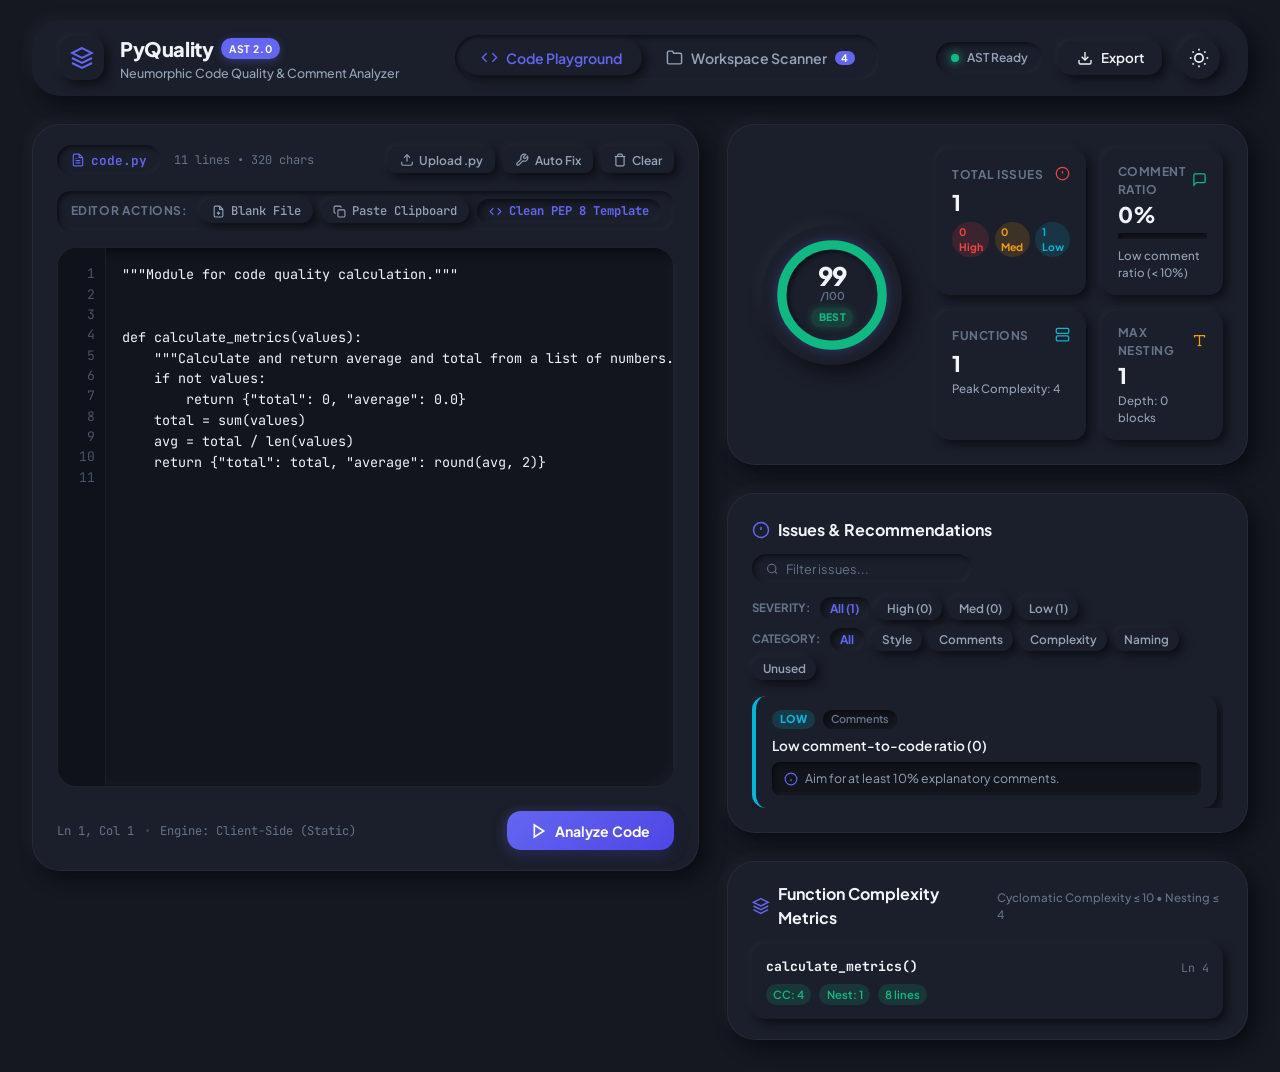
==== index.html @ 36bd703d "Add Neumorphic Web Frontend, Auto-Fix engine, package architecture, and GitHub Pages deployment" ====
<!DOCTYPE html>
<html lang="en" data-theme="dark">
<head>
  <meta charset="UTF-8">
  <meta name="viewport" content="width=device-width, initial-scale=1.0">
  <title>PyQuality - Neumorphic Python Code Quality & Comment Analyzer</title>
  <meta name="description" content="A modern Neumorphic static analyzer for Python. Evaluates PEP 8 style, docstrings, cyclomatic complexity, nesting depth, and naming conventions.">
  <link rel="preconnect" href="https://fonts.googleapis.com">
  <link rel="preconnect" href="https://fonts.gstatic.com" crossorigin>
  <link href="https://fonts.googleapis.com/css2?family=Plus+Jakarta+Sans:wght@400;500;600;700;800&family=JetBrains+Mono:wght@400;500;600&display=swap" rel="stylesheet">
  <link rel="stylesheet" href="web/style.css">
</head>
<body>
  <div class="app-container">
    <!-- Top Header -->
    <header class="app-header">
      <div class="header-brand">
        <div class="logo-convex" id="brandLogo">
          <svg class="brand-icon" viewBox="0 0 24 24" fill="none" stroke="currentColor" stroke-width="2">
            <path d="M12 2L2 7l10 5 10-5-10-5zM2 17l10 5 10-5M2 12l10 5 10-5"/>
          </svg>
        </div>
        <div class="brand-text">
          <h1 class="brand-title">PyQuality <span class="brand-tag">AST 2.0</span></h1>
          <p class="brand-subtitle">Neumorphic Code Quality & Comment Analyzer</p>
        </div>
      </div>

      <!-- Center Mode Switcher Tabs -->
      <nav class="nav-segmented" aria-label="Mode Navigation">
        <button type="button" class="segment-btn active" id="tabEditor" data-target="editorView">
          <svg class="nav-icon" viewBox="0 0 24 24" fill="none" stroke="currentColor" stroke-width="2">
            <polyline points="16 18 22 12 16 6"></polyline>
            <polyline points="8 6 2 12 8 18"></polyline>
          </svg>
          <span>Code Playground</span>
        </button>
        <button type="button" class="segment-btn" id="tabWorkspace" data-target="workspaceView">
          <svg class="nav-icon" viewBox="0 0 24 24" fill="none" stroke="currentColor" stroke-width="2">
            <path d="M22 19a2 2 0 0 1-2 2H4a2 2 0 0 1-2-2V5a2 2 0 0 1 2-2h5l2 3h9a2 2 0 0 1 2 2z"></path>
          </svg>
          <span>Workspace Scanner</span>
          <span class="badge-mini" id="workspaceBadge">4</span>
        </button>
      </nav>

      <!-- Right Header Actions -->
      <div class="header-actions">
        <!-- Live Engine Status Indicator -->
        <div class="status-indicator-pill" title="AST Engine Active">
          <span class="status-dot"></span>
          <span class="status-label">AST Ready</span>
        </div>

        <!-- Export Dropdown Button -->
        <button type="button" class="btn-neu" id="btnOpenExport" title="Export Markdown / JSON Report">
          <svg class="btn-icon" viewBox="0 0 24 24" fill="none" stroke="currentColor" stroke-width="2">
            <path d="M21 15v4a2 2 0 0 1-2 2H5a2 2 0 0 1-2-2v-4"></path>
            <polyline points="7 10 12 15 17 10"></polyline>
            <line x1="12" y1="15" x2="12" y2="3"></line>
          </svg>
          <span>Export</span>
        </button>

        <!-- Theme Toggle Switch -->
        <button type="button" class="theme-toggle-btn" id="btnThemeToggle" title="Toggle Dark/Light Soft UI">
          <div class="theme-icon-container">
            <svg class="icon-sun" viewBox="0 0 24 24" fill="none" stroke="currentColor" stroke-width="2">
              <circle cx="12" cy="12" r="5"></circle>
              <line x1="12" y1="1" x2="12" y2="3"></line>
              <line x1="12" y1="21" x2="12" y2="23"></line>
              <line x1="4.22" y1="4.22" x2="5.64" y2="5.64"></line>
              <line x1="18.36" y1="18.36" x2="19.78" y2="19.78"></line>
              <line x1="1" y1="12" x2="3" y2="12"></line>
              <line x1="21" y1="12" x2="23" y2="12"></line>
              <line x1="4.22" y1="19.78" x2="5.64" y2="18.36"></line>
              <line x1="18.36" y1="5.64" x2="19.78" y2="4.22"></line>
            </svg>
            <svg class="icon-moon" viewBox="0 0 24 24" fill="none" stroke="currentColor" stroke-width="2">
              <path d="M21 12.79A9 9 0 1 1 11.21 3 7 7 0 0 0 21 12.79z"></path>
            </svg>
          </div>
        </button>
      </div>
    </header>

    <!-- Main Content Area -->
    <main class="app-main">

      <!-- ================= MODE 1: CODE PLAYGROUND ================= -->
      <section class="view-panel active" id="editorView">
        <div class="playground-layout">

          <!-- Left Column: Code Editor & Tools -->
          <div class="editor-column">
            <div class="neu-card editor-card">

              <!-- Editor Header / Controls -->
              <div class="editor-card-header">
                <div class="editor-title-group">
                  <div class="file-tag-pill" id="currentFileName">
                    <svg class="file-icon" viewBox="0 0 24 24" fill="none" stroke="currentColor" stroke-width="2">
                      <path d="M14 2H6a2 2 0 0 0-2 2v16a2 2 0 0 0 2 2h12a2 2 0 0 0 2-2V8z"></path>
                      <polyline points="14 2 14 8 20 8"></polyline>
                      <line x1="16" y1="13" x2="8" y2="13"></line>
                      <line x1="16" y1="17" x2="8" y2="17"></line>
                      <polyline points="10 9 9 9 8 9"></polyline>
                    </svg>
                    <span id="activeFileTitle">code.py</span>
                  </div>
                  <span class="char-line-count" id="editorMetrics">0 lines • 0 chars</span>
                </div>

                <div class="editor-header-actions">
                  <input type="file" id="fileInput" accept=".py" style="display: none;">
                  <button type="button" class="btn-neu-small" id="btnUploadFile" title="Upload Python (.py) file">
                    <svg viewBox="0 0 24 24" fill="none" stroke="currentColor" stroke-width="2">
                      <path d="M21 15v4a2 2 0 0 1-2 2H5a2 2 0 0 1-2-2v-4"></path>
                      <polyline points="17 8 12 3 7 8"></polyline>
                      <line x1="12" y1="3" x2="12" y2="15"></line>
                    </svg>
                    <span>Upload .py</span>
                  </button>

                  <button type="button" class="btn-neu-small" id="btnAutoFix" title="Safe auto-fix (trim trailing whitespace)">
                    <svg viewBox="0 0 24 24" fill="none" stroke="currentColor" stroke-width="2">
                      <path d="M14.7 6.3a1 1 0 0 0 0 1.4l1.6 1.6a1 1 0 0 0 1.4 0l3.77-3.77a6 6 0 0 1-7.94 7.94l-6.91 6.91a2.12 2.12 0 0 1-3-3l6.91-6.91a6 6 0 0 1 7.94-7.94l-3.76 3.76z"></path>
                    </svg>
                    <span>Auto Fix</span>
                  </button>

                  <button type="button" class="btn-neu-small" id="btnClearCode" title="Clear Editor">
                    <svg viewBox="0 0 24 24" fill="none" stroke="currentColor" stroke-width="2">
                      <polyline points="3 6 5 6 21 6"></polyline>
                      <path d="M19 6v14a2 2 0 0 1-2 2H7a2 2 0 0 1-2-2V6m3 0V4a2 2 0 0 1 2-2h4a2 2 0 0 1 2 2v2"></path>
                    </svg>
                    <span>Clear</span>
                  </button>
                </div>
              </div>

              <!-- Quick Action Toolbar -->
              <div class="sample-pills-bar">
                <span class="sample-label">Editor Actions:</span>
                <div class="sample-chips-row" id="quickActionsContainer">
                  <button type="button" class="chip-sample" id="btnNewFile" title="Start a blank file">
                    <svg viewBox="0 0 24 24" fill="none" stroke="currentColor" stroke-width="2" style="width:13px; height:13px;"><path d="M14 2H6a2 2 0 0 0-2 2v16a2 2 0 0 0 2 2h12a2 2 0 0 0 2-2V8z"></path><polyline points="14 2 14 8 20 8"></polyline><line x1="12" y1="18" x2="12" y2="12"></line><line x1="9" y1="15" x2="15" y2="15"></line></svg>
                    <span>Blank File</span>
                  </button>
                  <button type="button" class="chip-sample" id="btnPasteClipboard" title="Paste clipboard content">
                    <svg viewBox="0 0 24 24" fill="none" stroke="currentColor" stroke-width="2" style="width:13px; height:13px;"><rect x="9" y="9" width="13" height="13" rx="2" ry="2"></rect><path d="M5 15H4a2 2 0 0 1-2-2V4a2 2 0 0 1 2-2h9a2 2 0 0 1 2 2v1"></path></svg>
                    <span>Paste Clipboard</span>
                  </button>
                  <button type="button" class="chip-sample active" id="btnLoadTemplate" title="Insert Clean PEP 8 Template">
                    <svg viewBox="0 0 24 24" fill="none" stroke="currentColor" stroke-width="2" style="width:13px; height:13px;"><polyline points="16 18 22 12 16 6"></polyline><polyline points="8 6 2 12 8 18"></polyline></svg>
                    <span>Clean PEP 8 Template</span>
                  </button>
                </div>
              </div>

              <!-- Inset Code Editor Area -->
              <div class="editor-inset-container" id="editorContainer">
                <div class="editor-gutter" id="editorGutter">
                  <!-- Generated line numbers -->
                </div>
                <textarea 
                  id="codeEditor" 
                  class="code-textarea" 
                  spellcheck="false" 
                  placeholder="# Paste or write Python code here..."
                ></textarea>
              </div>

              <!-- Editor Footer -->
              <div class="editor-card-footer">
                <div class="footer-stats">
                  <span id="cursorPos">Ln 1, Col 1</span>
                  <span class="divider-dot">•</span>
                  <span id="astSyntaxStatus">AST Syntax: Ready</span>
                </div>

                <button type="button" class="btn-neu-primary" id="btnAnalyze">
                  <svg class="btn-icon" viewBox="0 0 24 24" fill="none" stroke="currentColor" stroke-width="2.5">
                    <polygon points="5 3 19 12 5 21 5 3"></polygon>
                  </svg>
                  <span>Analyze Code</span>
                </button>
              </div>

            </div>
          </div>

          <!-- Right Column: Results & Metrics Dashboard -->
          <div class="dashboard-column">

            <!-- Hero Score & Metrics Card -->
            <div class="neu-card score-hero-card">
              <div class="score-hero-content">

                <!-- Neumorphic Circular Radial Score Gauge -->
                <div class="gauge-wrapper">
                  <div class="radial-gauge-neu">
                    <svg class="gauge-svg" viewBox="0 0 140 140">
                      <!-- Recessed Background Track -->
                      <circle class="gauge-track" cx="70" cy="70" r="54"></circle>
                      <!-- Dynamic Animated Glow Meter -->
                      <circle class="gauge-fill" id="gaugeProgress" cx="70" cy="70" r="54" stroke-dasharray="339.29" stroke-dashoffset="0"></circle>
                    </svg>
                    <div class="gauge-center-content">
                      <span class="gauge-score-value" id="scoreDisplay">100</span>
                      <span class="gauge-score-max">/100</span>
                      <div class="gauge-grade-badge grade-best" id="gradeBadge">Best</div>
                    </div>
                  </div>
                </div>

                <!-- Right Side Summary Statistics -->
                <div class="summary-stats-grid">
                  <div class="stat-tile-neu">
                    <div class="stat-tile-header">
                      <span class="stat-label">Total Issues</span>
                      <span class="stat-icon-wrap" style="color: var(--accent-coral);">
                        <svg viewBox="0 0 24 24" fill="none" stroke="currentColor" stroke-width="2">
                          <circle cx="12" cy="12" r="10"></circle>
                          <line x1="12" y1="8" x2="12" y2="12"></line>
                          <line x1="12" y1="16" x2="12.01" y2="16"></line>
                        </svg>
                      </span>
                    </div>
                    <div class="stat-number" id="statTotalIssues">0</div>
                    <div class="stat-subtags">
                      <span class="tag-sev-high" id="tagHighCount">0 High</span>
                      <span class="tag-sev-med" id="tagMedCount">0 Med</span>
                      <span class="tag-sev-low" id="tagLowCount">0 Low</span>
                    </div>
                  </div>

                  <div class="stat-tile-neu">
                    <div class="stat-tile-header">
                      <span class="stat-label">Comment Ratio</span>
                      <span class="stat-icon-wrap" style="color: var(--accent-emerald);">
                        <svg viewBox="0 0 24 24" fill="none" stroke="currentColor" stroke-width="2">
                          <path d="M21 15a2 2 0 0 1-2 2H7l-4 4V5a2 2 0 0 1 2-2h14a2 2 0 0 1 2 2z"></path>
                        </svg>
                      </span>
                    </div>
                    <div class="stat-number" id="statCommentRatio">0%</div>
                    <div class="ratio-progress-bar">
                      <div class="ratio-progress-fill" id="ratioFill" style="width: 0%;"></div>
                    </div>
                    <div class="stat-subtext" id="statCommentHealth">Ready for analysis</div>
                  </div>

                  <div class="stat-tile-neu">
                    <div class="stat-tile-header">
                      <span class="stat-label">Functions</span>
                      <span class="stat-icon-wrap" style="color: var(--accent-cyan);">
                        <svg viewBox="0 0 24 24" fill="none" stroke="currentColor" stroke-width="2">
                          <rect x="2" y="2" width="20" height="8" rx="2" ry="2"></rect>
                          <rect x="2" y="14" width="20" height="8" rx="2" ry="2"></rect>
                          <line x1="6" y1="6" x2="6.01" y2="6"></line>
                          <line x1="6" y1="18" x2="6.01" y2="18"></line>
                        </svg>
                      </span>
                    </div>
                    <div class="stat-number" id="statFuncCount">0</div>
                    <div class="stat-subtext" id="statMaxComplexity">Peak Complexity: 0</div>
                  </div>

                  <div class="stat-tile-neu">
                    <div class="stat-tile-header">
                      <span class="stat-label">Max Nesting</span>
                      <span class="stat-icon-wrap" style="color: var(--accent-amber);">
                        <svg viewBox="0 0 24 24" fill="none" stroke="currentColor" stroke-width="2">
                          <polyline points="4 7 4 4 20 4 20 7"></polyline>
                          <line x1="9" y1="20" x2="15" y2="20"></line>
                          <line x1="12" y1="4" x2="12" y2="20"></line>
                        </svg>
                      </span>
                    </div>
                    <div class="stat-number" id="statMaxNesting">0</div>
                    <div class="stat-subtext">Depth: 0 blocks</div>
                  </div>
                </div>

              </div>
            </div>

            <!-- Issues Explorer Card -->
            <div class="neu-card issues-card">
              <div class="issues-card-header">
                <div class="issues-title-row">
                  <h3 class="section-title">
                    <svg viewBox="0 0 24 24" fill="none" stroke="currentColor" stroke-width="2">
                      <circle cx="12" cy="12" r="10"></circle>
                      <line x1="12" y1="8" x2="12" y2="12"></line>
                      <line x1="12" y1="16" x2="12.01" y2="16"></line>
                    </svg>
                    <span>Issues & Recommendations</span>
                  </h3>
                  <div class="search-neu-inset">
                    <svg viewBox="0 0 24 24" fill="none" stroke="currentColor" stroke-width="2">
                      <circle cx="11" cy="11" r="8"></circle>
                      <line x1="21" y1="21" x2="16.65" y2="16.65"></line>
                    </svg>
                    <input type="text" id="searchIssues" placeholder="Filter issues...">
                  </div>
                </div>

                <!-- Filter Chips Bar -->
                <div class="filter-chips-row">
                  <div class="filter-group">
                    <span class="filter-label">Severity:</span>
                    <button type="button" class="filter-pill active" data-sev="ALL">All (<span id="countAll">0</span>)</button>
                    <button type="button" class="filter-pill" data-sev="High">High (<span id="countHigh">0</span>)</button>
                    <button type="button" class="filter-pill" data-sev="Medium">Med (<span id="countMed">0</span>)</button>
                    <button type="button" class="filter-pill" data-sev="Low">Low (<span id="countLow">0</span>)</button>
                  </div>

                  <div class="filter-group">
                    <span class="filter-label">Category:</span>
                    <button type="button" class="filter-pill-cat active" data-cat="ALL">All</button>
                    <button type="button" class="filter-pill-cat" data-cat="Style">Style</button>
                    <button type="button" class="filter-pill-cat" data-cat="Comments">Comments</button>
                    <button type="button" class="filter-pill-cat" data-cat="Complexity">Complexity</button>
                    <button type="button" class="filter-pill-cat" data-cat="Naming">Naming</button>
                    <button type="button" class="filter-pill-cat" data-cat="Unused Code">Unused</button>
                  </div>
                </div>
              </div>

              <!-- Issue List Container -->
              <div class="issues-list-scrollable" id="issuesListContainer">
                <!-- Dynamically rendered issue cards -->
              </div>
            </div>

            <!-- Function Complexity Breakdown Card -->
            <div class="neu-card complexity-card">
              <div class="complexity-header">
                <h3 class="section-title">
                  <svg viewBox="0 0 24 24" fill="none" stroke="currentColor" stroke-width="2">
                    <polygon points="12 2 2 7 12 12 22 7 12 2"></polygon>
                    <polyline points="2 17 12 22 22 17"></polyline>
                    <polyline points="2 12 12 17 22 12"></polyline>
                  </svg>
                  <span>Function Complexity Metrics</span>
                </h3>
                <span class="complexity-helper-text">Cyclomatic Complexity ≤ 10 • Nesting ≤ 4</span>
              </div>
              <div class="complexity-table-wrapper" id="complexityContainer">
                <!-- Rendered function metrics -->
              </div>
            </div>

          </div>

        </div>
      </section>


      <!-- ================= MODE 2: WORKSPACE & BATCH SCANNER ================= -->
      <section class="view-panel" id="workspaceView">
        <div class="workspace-layout">

          <!-- Workspace Top Controls -->
          <div class="neu-card workspace-controls-card">
            <div class="workspace-header-row">
              <div>
                <h2 class="workspace-title">Workspace & Directory Analysis</h2>
                <p class="workspace-sub">Scan the project repository or upload custom Python files simultaneously.</p>
              </div>

              <div class="workspace-action-buttons">
                <button type="button" class="btn-neu" id="btnScanWorkspace">
                  <svg viewBox="0 0 24 24" fill="none" stroke="currentColor" stroke-width="2">
                    <polyline points="23 4 23 10 17 10"></polyline>
                    <polyline points="1 20 1 14 7 14"></polyline>
                    <path d="M3.51 9a9 9 0 0 1 14.85-3.36L23 10M1 14l4.64 4.36A9 9 0 0 0 20.49 15"></path>
                  </svg>
                  <span>Scan Project (.py)</span>
                </button>

                <input type="file" id="batchUploadInput" accept=".py" multiple style="display: none;">
                <button type="button" class="btn-neu-primary" id="btnUploadBatch">
                  <svg viewBox="0 0 24 24" fill="none" stroke="currentColor" stroke-width="2">
                    <path d="M21 15v4a2 2 0 0 1-2 2H5a2 2 0 0 1-2-2v-4"></path>
                    <polyline points="17 8 12 3 7 8"></polyline>
                    <line x1="12" y1="3" x2="12" y2="15"></line>
                  </svg>
                  <span>Upload Files / Batch</span>
                </button>
              </div>
            </div>

            <!-- Workspace Overall Summary Banner -->
            <div class="workspace-summary-banner" id="workspaceSummaryBanner">
              <div class="ws-summary-metric">
                <span class="ws-label">Files Analyzed</span>
                <span class="ws-val" id="wsTotalFiles">0</span>
              </div>
              <div class="ws-summary-metric">
                <span class="ws-label">Average Score</span>
                <span class="ws-val text-accent-indigo" id="wsAvgScore">--</span>
              </div>
              <div class="ws-summary-metric">
                <span class="ws-label">Overall Grade</span>
                <span class="ws-val grade-badge-pill" id="wsOverallGrade">Ready</span>
              </div>
              <div class="ws-summary-metric">
                <span class="ws-label">Total Issues</span>
                <span class="ws-val text-accent-coral" id="wsTotalIssues">0</span>
              </div>
            </div>
          </div>

          <!-- File Cards Grid -->
          <div class="workspace-grid" id="workspaceGrid">
            <!-- Dynamically populated files -->
          </div>

        </div>
      </section>

    </main>

    <!-- Export Modal -->
    <div class="neu-modal-backdrop" id="exportModal">
      <div class="neu-card neu-modal">
        <div class="modal-header">
          <h3 class="modal-title">Export Code Quality Report</h3>
          <button type="button" class="btn-icon-close" id="btnCloseExport">✕</button>
        </div>
        <p class="modal-sub">Generate formatted documentation for CI/CD, Git pull requests, or code reviews.</p>

        <div class="modal-body">
          <div class="modal-tabs">
            <button type="button" class="modal-tab-btn active" id="modalTabMarkdown">Markdown Report</button>
            <button type="button" class="modal-tab-btn" id="modalTabJson">JSON Data</button>
          </div>
          <div class="modal-inset-preview">
            <pre><code id="exportPreviewCode">Generating report...</code></pre>
          </div>
        </div>

        <div class="modal-footer">
          <button type="button" class="btn-neu" id="btnCopyExport">
            <svg viewBox="0 0 24 24" fill="none" stroke="currentColor" stroke-width="2">
              <rect x="9" y="9" width="13" height="13" rx="2" ry="2"></rect>
              <path d="M5 15H4a2 2 0 0 1-2-2V4a2 2 0 0 1 2-2h9a2 2 0 0 1 2 2v1"></path>
            </svg>
            <span>Copy to Clipboard</span>
          </button>
          <button type="button" class="btn-neu-primary" id="btnDownloadExport">
            <svg viewBox="0 0 24 24" fill="none" stroke="currentColor" stroke-width="2">
              <path d="M21 15v4a2 2 0 0 1-2 2H5a2 2 0 0 1-2-2v-4"></path>
              <polyline points="7 10 12 15 17 10"></polyline>
              <line x1="12" y1="15" x2="12" y2="3"></line>
            </svg>
            <span>Download Report (.md)</span>
          </button>
        </div>
      </div>
    <!-- Auto-Fix Summary Modal -->
    <div class="neu-modal-backdrop" id="autoFixModal">
      <div class="neu-card neu-modal">
        <div class="modal-header">
          <h3 class="modal-title">
            <svg viewBox="0 0 24 24" fill="none" stroke="currentColor" stroke-width="2" style="width: 20px; height: 20px; color: var(--accent-emerald); vertical-align: middle; margin-right: 6px;">
              <path d="M14.7 6.3a1 1 0 0 0 0 1.4l1.6 1.6a1 1 0 0 0 1.4 0l3.77-3.77a6 6 0 0 1-7.94 7.94l-6.91 6.91a2.12 2.12 0 0 1-3-3l6.91-6.91a6 6 0 0 1 7.94-7.94l-3.76 3.76z"></path>
            </svg>
            Automated Code Fix Summary
          </h3>
          <button type="button" class="btn-icon-close" id="btnCloseAutoFix">✕</button>
        </div>

        <div class="autofix-score-banner" id="autoFixScoreBanner">
          <div class="score-pill-before" id="fixScoreBefore">Before: --</div>
          <svg viewBox="0 0 24 24" fill="none" stroke="currentColor" stroke-width="2.5" style="width: 18px; height: 18px; color: var(--accent-primary);">
            <line x1="5" y1="12" x2="19" y2="12"></line>
            <polyline points="12 5 19 12 12 19"></polyline>
          </svg>
          <div class="score-pill-after" id="fixScoreAfter">After: --</div>
        </div>

        <p class="modal-sub" id="autoFixSummaryText">The automated engine corrected styling, semicolon statements, spacing, and unused imports.</p>

        <div class="modal-body">
          <div class="autofix-fixes-list" id="autoFixList">
            <!-- Dynamically populated fixes with checkmarks -->
          </div>
        </div>

        <div class="modal-footer">
          <button type="button" class="btn-neu-primary" id="btnAcceptAutoFix">
            <span>Keep Changes & Continue</span>
          </button>
        </div>
      </div>
    </div>

    <!-- Notification Toast -->
    <div class="toast-notification" id="toast">
      <span class="toast-dot"></span>
      <span class="toast-message" id="toastMsg">Action completed successfully</span>
    </div>

  </div>

  <script src="web/app.js"></script>
</body>
</html>
---- web/style.css ----
/* ==========================================================================
   PyQuality - Neumorphic Design System & Aesthetics
   Soft UI Surfaces, Dual-light Shadows, Tactile Controls, and Modern Typography
   ========================================================================== */

/* --- Custom CSS Variables & Themes --- */
:root {
  /* Common Accents */
  --accent-primary: #6366f1;
  --accent-primary-hover: #4f46e5;
  --accent-primary-glow: rgba(99, 102, 241, 0.35);
  
  --accent-emerald: #10b981;
  --accent-emerald-glow: rgba(16, 185, 129, 0.3);
  --accent-amber: #f59e0b;
  --accent-amber-glow: rgba(245, 158, 11, 0.3);
  --accent-coral: #ef4444;
  --accent-coral-glow: rgba(239, 68, 68, 0.3);
  --accent-cyan: #06b6d4;
  --accent-indigo: #818cf8;

  --font-sans: 'Plus Jakarta Sans', -apple-system, BlinkMacSystemFont, 'Segoe UI', Roboto, sans-serif;
  --font-mono: 'JetBrains Mono', 'Fira Code', Menlo, Monaco, Consolas, monospace;

  --radius-sm: 8px;
  --radius-md: 14px;
  --radius-lg: 20px;
  --radius-xl: 28px;
  --radius-pill: 9999px;

  --transition-fast: 0.15s cubic-bezier(0.4, 0, 0.2, 1);
  --transition-smooth: 0.25s cubic-bezier(0.4, 0, 0.2, 1);
}

/* --- Dark Mode (Obsidian Soft UI) --- */
html[data-theme="dark"] {
  --bg-page: #151821;
  --surface-base: #1b1f2b;
  --surface-raised: #1f2432;
  --surface-inset: #12141c;
  
  /* Neumorphic Shadow Calculations for Dark */
  --shadow-light: rgba(255, 255, 255, 0.04);
  --shadow-dark: rgba(5, 7, 11, 0.7);

  --neu-convex: -6px -6px 14px var(--shadow-light), 7px 7px 18px var(--shadow-dark);
  --neu-convex-sm: -3px -3px 8px var(--shadow-light), 4px 4px 10px var(--shadow-dark);
  --neu-convex-hover: -8px -8px 18px rgba(255, 255, 255, 0.06), 9px 9px 22px rgba(5, 7, 11, 0.85);
  
  --neu-inset: inset 4px 4px 10px var(--shadow-dark), inset -4px -4px 8px var(--shadow-light);
  --neu-inset-sm: inset 2px 2px 5px var(--shadow-dark), inset -2px -2px 5px var(--shadow-light);
  --neu-pressed: inset 3px 3px 7px var(--shadow-dark), inset -2px -2px 5px var(--shadow-light);

  --border-subtle: rgba(255, 255, 255, 0.05);

  --text-main: #f1f5f9;
  --text-muted: #94a3b8;
  --text-dim: #64748b;

  --editor-bg: #12151e;
  --editor-gutter-bg: #0f121a;
  --editor-line-num: #475569;
}

/* --- Light Mode (Alabaster Soft UI) --- */
html[data-theme="light"] {
  --bg-page: #e6ecf5;
  --surface-base: #e6ecf5;
  --surface-raised: #e9eff8;
  --surface-inset: #d9e1ee;

  /* Neumorphic Shadow Calculations for Light */
  --shadow-light: rgba(255, 255, 255, 0.95);
  --shadow-dark: rgba(163, 177, 198, 0.65);

  --neu-convex: -7px -7px 16px var(--shadow-light), 8px 8px 18px var(--shadow-dark);
  --neu-convex-sm: -4px -4px 9px var(--shadow-light), 4px 4px 10px var(--shadow-dark);
  --neu-convex-hover: -9px -9px 20px var(--shadow-light), 10px 10px 22px var(--shadow-dark);

  --neu-inset: inset 4px 4px 9px var(--shadow-dark), inset -4px -4px 9px var(--shadow-light);
  --neu-inset-sm: inset 2px 2px 5px var(--shadow-dark), inset -2px -2px 5px var(--shadow-light);
  --neu-pressed: inset 4px 4px 8px var(--shadow-dark), inset -3px -3px 6px var(--shadow-light);

  --border-subtle: rgba(255, 255, 255, 0.4);

  --text-main: #1e293b;
  --text-muted: #475569;
  --text-dim: #64748b;

  --editor-bg: #dfe6f2;
  --editor-gutter-bg: #d4deec;
  --editor-line-num: #64748b;
}

/* --- Base Reset & Typography --- */
* {
  box-sizing: border-box;
  margin: 0;
  padding: 0;
  transition: background-color var(--transition-smooth), color var(--transition-smooth);
}

body {
  font-family: var(--font-sans);
  background-color: var(--bg-page);
  color: var(--text-main);
  min-height: 100vh;
  line-height: 1.5;
  overflow-x: hidden;
  -webkit-font-smoothing: antialiased;
}

button {
  font-family: inherit;
  cursor: pointer;
  border: none;
  background: transparent;
  outline: none;
  user-select: none;
}

textarea, input {
  font-family: inherit;
  outline: none;
  border: none;
}

/* --- Main Layout Container --- */
.app-container {
  display: flex;
  flex-direction: column;
  min-height: 100vh;
  padding: 1.25rem 2rem 2rem;
  max-width: 1720px;
  margin: 0 auto;
}

/* ==========================================================================
   Header Component
   ========================================================================== */
.app-header {
  display: flex;
  align-items: center;
  justify-content: space-between;
  padding: 0.85rem 1.75rem;
  background-color: var(--surface-base);
  border-radius: var(--radius-xl);
  box-shadow: var(--neu-convex);
  margin-bottom: 1.75rem;
  position: relative;
  z-index: 10;
}

.header-brand {
  display: flex;
  align-items: center;
  gap: 1rem;
}

.logo-convex {
  width: 44px;
  height: 44px;
  border-radius: var(--radius-md);
  background: var(--surface-base);
  box-shadow: var(--neu-convex-sm);
  display: flex;
  align-items: center;
  justify-content: center;
  color: var(--accent-primary);
}

.brand-icon {
  width: 24px;
  height: 24px;
}

.brand-title {
  font-size: 1.25rem;
  font-weight: 800;
  letter-spacing: -0.02em;
  color: var(--text-main);
  display: flex;
  align-items: center;
  gap: 0.5rem;
}

.brand-tag {
  font-size: 0.65rem;
  font-weight: 700;
  padding: 0.15rem 0.5rem;
  border-radius: var(--radius-pill);
  background: var(--accent-primary);
  color: #fff;
  letter-spacing: 0.05em;
  box-shadow: 0 2px 8px var(--accent-primary-glow);
}

.brand-subtitle {
  font-size: 0.78rem;
  color: var(--text-muted);
  font-weight: 500;
}

/* Nav Segmented Pill Controls */
.nav-segmented {
  display: flex;
  background: var(--surface-base);
  box-shadow: var(--neu-inset-sm);
  padding: 0.35rem;
  border-radius: var(--radius-pill);
  gap: 0.25rem;
}

.segment-btn {
  display: flex;
  align-items: center;
  gap: 0.5rem;
  padding: 0.5rem 1.25rem;
  border-radius: var(--radius-pill);
  font-size: 0.88rem;
  font-weight: 600;
  color: var(--text-muted);
  transition: all var(--transition-fast);
}

.segment-btn:hover {
  color: var(--text-main);
}

.segment-btn.active {
  background: var(--surface-base);
  color: var(--accent-primary);
  box-shadow: var(--neu-convex-sm);
}

.nav-icon {
  width: 17px;
  height: 17px;
}

.badge-mini {
  background: var(--accent-primary);
  color: #fff;
  font-size: 0.65rem;
  padding: 0.05rem 0.4rem;
  border-radius: var(--radius-pill);
  font-weight: 700;
}

/* Header Actions */
.header-actions {
  display: flex;
  align-items: center;
  gap: 1rem;
}

.status-indicator-pill {
  display: flex;
  align-items: center;
  gap: 0.5rem;
  padding: 0.45rem 0.9rem;
  background: var(--surface-base);
  box-shadow: var(--neu-inset-sm);
  border-radius: var(--radius-pill);
  font-size: 0.75rem;
  font-weight: 600;
  color: var(--text-muted);
}

.status-dot {
  width: 8px;
  height: 8px;
  border-radius: 50%;
  background: var(--accent-emerald);
  box-shadow: 0 0 8px var(--accent-emerald);
  animation: pulse-glow 2s infinite ease-in-out;
}

@keyframes pulse-glow {
  0%, 100% { opacity: 1; transform: scale(1); }
  50% { opacity: 0.55; transform: scale(0.9); }
}

/* Neumorphic Buttons */
.btn-neu {
  display: inline-flex;
  align-items: center;
  gap: 0.5rem;
  padding: 0.55rem 1.15rem;
  background: var(--surface-base);
  box-shadow: var(--neu-convex-sm);
  border-radius: var(--radius-md);
  font-size: 0.84rem;
  font-weight: 600;
  color: var(--text-main);
  transition: all var(--transition-fast);
}

.btn-neu:hover {
  box-shadow: var(--neu-convex-hover);
  color: var(--accent-primary);
}

.btn-neu:active {
  box-shadow: var(--neu-pressed);
  transform: translateY(1px);
}

.btn-neu-small {
  display: inline-flex;
  align-items: center;
  gap: 0.35rem;
  padding: 0.35rem 0.75rem;
  background: var(--surface-base);
  box-shadow: var(--neu-convex-sm);
  border-radius: var(--radius-sm);
  font-size: 0.75rem;
  font-weight: 600;
  color: var(--text-muted);
  transition: all var(--transition-fast);
}

.btn-neu-small:hover {
  color: var(--text-main);
  box-shadow: var(--neu-convex);
}

.btn-neu-small:active {
  box-shadow: var(--neu-pressed);
}

.btn-neu-small svg {
  width: 14px;
  height: 14px;
}

.btn-neu-primary {
  display: inline-flex;
  align-items: center;
  gap: 0.55rem;
  padding: 0.65rem 1.5rem;
  background: linear-gradient(135deg, var(--accent-primary), var(--accent-primary-hover));
  box-shadow: 0 4px 14px var(--accent-primary-glow), var(--neu-convex-sm);
  border-radius: var(--radius-md);
  font-size: 0.88rem;
  font-weight: 700;
  color: #fff;
  transition: all var(--transition-fast);
}

.btn-neu-primary:hover {
  filter: brightness(1.08);
  box-shadow: 0 6px 20px var(--accent-primary-glow);
  transform: translateY(-1px);
}

.btn-neu-primary:active {
  transform: translateY(1px);
  filter: brightness(0.95);
}

.btn-icon {
  width: 16px;
  height: 16px;
}

/* Theme Toggle Button */
.theme-toggle-btn {
  width: 42px;
  height: 42px;
  border-radius: var(--radius-pill);
  background: var(--surface-base);
  box-shadow: var(--neu-convex-sm);
  display: flex;
  align-items: center;
  justify-content: center;
  color: var(--text-main);
  transition: all var(--transition-fast);
}

.theme-toggle-btn:hover {
  box-shadow: var(--neu-convex-hover);
  color: var(--accent-primary);
}

.theme-toggle-btn:active {
  box-shadow: var(--neu-pressed);
}

.theme-icon-container {
  width: 20px;
  height: 20px;
  position: relative;
}

.icon-sun, .icon-moon {
  width: 20px;
  height: 20px;
  position: absolute;
  top: 0;
  left: 0;
  transition: all var(--transition-smooth);
}

html[data-theme="dark"] .icon-sun {
  opacity: 1;
  transform: rotate(0) scale(1);
}
html[data-theme="dark"] .icon-moon {
  opacity: 0;
  transform: rotate(90deg) scale(0.4);
}

html[data-theme="light"] .icon-sun {
  opacity: 0;
  transform: rotate(-90deg) scale(0.4);
}
html[data-theme="light"] .icon-moon {
  opacity: 1;
  transform: rotate(0) scale(1);
}

/* ==========================================================================
   Neumorphic Cards & Surface Primitives
   ========================================================================== */
.neu-card {
  background: var(--surface-base);
  border-radius: var(--radius-xl);
  box-shadow: var(--neu-convex);
  padding: 1.5rem;
  border: 1px solid var(--border-subtle);
  position: relative;
}

/* View Panels Navigation Toggle */
.view-panel {
  display: none;
  animation: fadeIn 0.25s ease-in-out;
}

.view-panel.active {
  display: block;
}

@keyframes fadeIn {
  from { opacity: 0; transform: translateY(6px); }
  to { opacity: 1; transform: translateY(0); }
}

/* ==========================================================================
   Playground Layout (2 Columns: Editor & Results)
   ========================================================================== */
.playground-layout {
  display: grid;
  grid-template-columns: 1.05fr 1fr;
  gap: 1.75rem;
  align-items: start;
}

@media (max-width: 1200px) {
  .playground-layout {
    grid-template-columns: 1fr;
  }
}

/* --- Editor Column --- */
.editor-card {
  display: flex;
  flex-direction: column;
  gap: 1rem;
  padding: 1.25rem 1.5rem;
}

.editor-card-header {
  display: flex;
  align-items: center;
  justify-content: space-between;
  flex-wrap: wrap;
  gap: 0.75rem;
}

.editor-title-group {
  display: flex;
  align-items: center;
  gap: 0.85rem;
}

.file-tag-pill {
  display: flex;
  align-items: center;
  gap: 0.4rem;
  padding: 0.35rem 0.85rem;
  background: var(--surface-base);
  box-shadow: var(--neu-inset-sm);
  border-radius: var(--radius-pill);
  font-family: var(--font-mono);
  font-size: 0.8rem;
  font-weight: 600;
  color: var(--accent-primary);
}

.file-icon {
  width: 14px;
  height: 14px;
}

.char-line-count {
  font-size: 0.75rem;
  color: var(--text-dim);
  font-family: var(--font-mono);
}

.editor-header-actions {
  display: flex;
  align-items: center;
  gap: 0.5rem;
}

/* Sample Presets Chips Row */
.sample-pills-bar {
  display: flex;
  align-items: center;
  gap: 0.75rem;
  padding: 0.5rem 0.85rem;
  background: var(--surface-base);
  box-shadow: var(--neu-inset-sm);
  border-radius: var(--radius-md);
  overflow-x: auto;
}

.sample-label {
  font-size: 0.75rem;
  font-weight: 700;
  color: var(--text-dim);
  text-transform: uppercase;
  letter-spacing: 0.05em;
  white-space: nowrap;
}

.sample-chips-row {
  display: flex;
  align-items: center;
  gap: 0.5rem;
  flex-wrap: nowrap;
}

.chip-sample {
  display: inline-flex;
  align-items: center;
  gap: 0.4rem;
  padding: 0.25rem 0.75rem;
  background: var(--surface-base);
  box-shadow: var(--neu-convex-sm);
  border-radius: var(--radius-pill);
  font-size: 0.76rem;
  font-family: var(--font-mono);
  font-weight: 500;
  color: var(--text-muted);
  white-space: nowrap;
  transition: all var(--transition-fast);
}

.chip-sample:hover {
  color: var(--text-main);
  box-shadow: var(--neu-convex);
}

.chip-sample.active {
  box-shadow: var(--neu-pressed);
  color: var(--accent-primary);
  font-weight: 700;
}

.chip-status-bad {
  width: 6px;
  height: 6px;
  border-radius: 50%;
  background: var(--accent-coral);
}
.chip-status-good {
  width: 6px;
  height: 6px;
  border-radius: 50%;
  background: var(--accent-emerald);
}
.chip-status-warn {
  width: 6px;
  height: 6px;
  border-radius: 50%;
  background: var(--accent-amber);
}

/* Inset Code Editor Area */
.editor-inset-container {
  display: flex;
  background: var(--editor-bg);
  box-shadow: var(--neu-inset);
  border-radius: var(--radius-lg);
  overflow: hidden;
  position: relative;
  min-height: 540px;
  max-height: 700px;
  border: 1px solid var(--border-subtle);
}

.editor-gutter {
  width: 48px;
  background: var(--editor-gutter-bg);
  padding: 1rem 0;
  text-align: right;
  font-family: var(--font-mono);
  font-size: 0.82rem;
  line-height: 1.55;
  color: var(--editor-line-num);
  user-select: none;
  border-right: 1px solid var(--border-subtle);
  overflow: hidden;
}

.gutter-line {
  padding-right: 0.65rem;
  height: 1.55em;
  display: flex;
  align-items: center;
  justify-content: flex-end;
  position: relative;
}

.gutter-line.highlight-issue {
  background: rgba(239, 68, 68, 0.18);
  color: var(--accent-coral);
  font-weight: 700;
}

.gutter-line.highlight-active {
  background: rgba(99, 102, 241, 0.25);
  color: var(--accent-indigo);
  font-weight: 700;
}

.code-textarea {
  flex: 1;
  background: transparent;
  color: var(--text-main);
  padding: 1rem;
  font-family: var(--font-mono);
  font-size: 0.84rem;
  line-height: 1.55;
  resize: none;
  white-space: pre;
  tab-size: 4;
  overflow-y: scroll;
  overflow-x: auto;
}

.editor-card-footer {
  display: flex;
  align-items: center;
  justify-content: space-between;
  padding-top: 0.5rem;
}

.footer-stats {
  display: flex;
  align-items: center;
  gap: 0.6rem;
  font-size: 0.76rem;
  color: var(--text-dim);
  font-family: var(--font-mono);
}

.divider-dot {
  opacity: 0.4;
}

/* ==========================================================================
   Dashboard Column (Score Hero + Metrics + Issues)
   ========================================================================== */
.dashboard-column {
  display: flex;
  flex-direction: column;
  gap: 1.75rem;
}

/* --- Hero Score Card --- */
.score-hero-card {
  padding: 1.5rem;
}

.score-hero-content {
  display: grid;
  grid-template-columns: 160px 1fr;
  gap: 1.5rem;
  align-items: center;
}

@media (max-width: 640px) {
  .score-hero-content {
    grid-template-columns: 1fr;
    justify-items: center;
    text-align: center;
  }
}

/* Radial Gauge Neumorphic Dial */
.gauge-wrapper {
  display: flex;
  align-items: center;
  justify-content: center;
}

.radial-gauge-neu {
  width: 140px;
  height: 140px;
  border-radius: 50%;
  background: var(--surface-base);
  box-shadow: var(--neu-convex);
  position: relative;
  display: flex;
  align-items: center;
  justify-content: center;
}

.gauge-svg {
  width: 130px;
  height: 130px;
  transform: rotate(-90deg);
}

.gauge-track {
  fill: none;
  stroke: var(--surface-inset);
  stroke-width: 10;
}

.gauge-fill {
  fill: none;
  stroke: var(--accent-primary);
  stroke-width: 10;
  stroke-linecap: round;
  transition: stroke-dashoffset 0.8s cubic-bezier(0.34, 1.56, 0.64, 1), stroke 0.3s;
  filter: drop-shadow(0 0 6px var(--accent-primary-glow));
}

.gauge-center-content {
  position: absolute;
  display: flex;
  flex-direction: column;
  align-items: center;
  justify-content: center;
  width: 90px;
  height: 90px;
  border-radius: 50%;
  background: var(--surface-base);
  box-shadow: var(--neu-inset-sm);
}

.gauge-score-value {
  font-size: 1.6rem;
  font-weight: 800;
  letter-spacing: -0.03em;
  color: var(--text-main);
  line-height: 1;
}

.gauge-score-max {
  font-size: 0.68rem;
  color: var(--text-dim);
  font-weight: 600;
}

.gauge-grade-badge {
  margin-top: 0.2rem;
  font-size: 0.65rem;
  font-weight: 800;
  text-transform: uppercase;
  padding: 0.1rem 0.45rem;
  border-radius: var(--radius-pill);
  letter-spacing: 0.04em;
}

/* Grade Classes */
.grade-best {
  background: rgba(16, 185, 129, 0.2);
  color: var(--accent-emerald);
  box-shadow: 0 0 8px var(--accent-emerald-glow);
}
.grade-good {
  background: rgba(99, 102, 241, 0.2);
  color: var(--accent-indigo);
  box-shadow: 0 0 8px var(--accent-primary-glow);
}
.grade-average {
  background: rgba(245, 158, 11, 0.2);
  color: var(--accent-amber);
  box-shadow: 0 0 8px var(--accent-amber-glow);
}
.grade-poor {
  background: rgba(239, 68, 68, 0.2);
  color: var(--accent-coral);
  box-shadow: 0 0 8px var(--accent-coral-glow);
}

/* Summary Stats Grid */
.summary-stats-grid {
  display: grid;
  grid-template-columns: repeat(2, 1fr);
  gap: 1rem;
}

.stat-tile-neu {
  background: var(--surface-base);
  box-shadow: var(--neu-convex-sm);
  border-radius: var(--radius-md);
  padding: 0.85rem 1rem;
  display: flex;
  flex-direction: column;
  gap: 0.25rem;
}

.stat-tile-header {
  display: flex;
  align-items: center;
  justify-content: space-between;
}

.stat-label {
  font-size: 0.75rem;
  font-weight: 700;
  color: var(--text-dim);
  text-transform: uppercase;
  letter-spacing: 0.04em;
}

.stat-icon-wrap svg {
  width: 15px;
  height: 15px;
}

.stat-number {
  font-size: 1.35rem;
  font-weight: 800;
  color: var(--text-main);
  line-height: 1.1;
}

.stat-subtags {
  display: flex;
  gap: 0.35rem;
  margin-top: 0.25rem;
}

.tag-sev-high, .tag-sev-med, .tag-sev-low {
  font-size: 0.65rem;
  padding: 0.1rem 0.4rem;
  border-radius: var(--radius-pill);
  font-weight: 700;
}

.tag-sev-high { background: rgba(239, 68, 68, 0.15); color: var(--accent-coral); }
.tag-sev-med { background: rgba(245, 158, 11, 0.15); color: var(--accent-amber); }
.tag-sev-low { background: rgba(6, 182, 212, 0.15); color: var(--accent-cyan); }

.stat-subtext {
  font-size: 0.72rem;
  color: var(--text-muted);
  font-weight: 500;
}

.ratio-progress-bar {
  height: 6px;
  background: var(--surface-inset);
  box-shadow: var(--neu-inset-sm);
  border-radius: var(--radius-pill);
  overflow: hidden;
  margin: 0.2rem 0;
}

.ratio-progress-fill {
  height: 100%;
  background: var(--accent-emerald);
  border-radius: var(--radius-pill);
  transition: width 0.5s ease;
}

/* --- Issues Card & Filtering --- */
.issues-card {
  display: flex;
  flex-direction: column;
  gap: 1rem;
}

.issues-card-header {
  display: flex;
  flex-direction: column;
  gap: 0.85rem;
}

.issues-title-row {
  display: flex;
  align-items: center;
  justify-content: space-between;
  flex-wrap: wrap;
  gap: 0.75rem;
}

.section-title {
  display: flex;
  align-items: center;
  gap: 0.5rem;
  font-size: 1rem;
  font-weight: 700;
  color: var(--text-main);
}

.section-title svg {
  width: 18px;
  height: 18px;
  color: var(--accent-primary);
}

.search-neu-inset {
  display: flex;
  align-items: center;
  gap: 0.5rem;
  padding: 0.4rem 0.85rem;
  background: var(--surface-base);
  box-shadow: var(--neu-inset-sm);
  border-radius: var(--radius-pill);
  width: 220px;
}

.search-neu-inset svg {
  width: 14px;
  height: 14px;
  color: var(--text-dim);
}

.search-neu-inset input {
  background: transparent;
  color: var(--text-main);
  font-size: 0.8rem;
  width: 100%;
}

.search-neu-inset input::placeholder {
  color: var(--text-dim);
}

/* Filter Chips Bar */
.filter-chips-row {
  display: flex;
  flex-direction: column;
  gap: 0.5rem;
}

.filter-group {
  display: flex;
  align-items: center;
  gap: 0.4rem;
  flex-wrap: wrap;
}

.filter-label {
  font-size: 0.72rem;
  font-weight: 700;
  color: var(--text-dim);
  text-transform: uppercase;
  margin-right: 0.2rem;
}

.filter-pill, .filter-pill-cat {
  padding: 0.25rem 0.65rem;
  background: var(--surface-base);
  box-shadow: var(--neu-convex-sm);
  border-radius: var(--radius-pill);
  font-size: 0.74rem;
  font-weight: 600;
  color: var(--text-muted);
  transition: all var(--transition-fast);
}

.filter-pill:hover, .filter-pill-cat:hover {
  color: var(--text-main);
}

.filter-pill.active, .filter-pill-cat.active {
  box-shadow: var(--neu-pressed);
  color: var(--accent-primary);
  font-weight: 700;
}

/* Issue List Items */
.issues-list-scrollable {
  display: flex;
  flex-direction: column;
  gap: 0.75rem;
  max-height: 480px;
  overflow-y: auto;
  padding-right: 0.35rem;
}

.issue-card-item {
  background: var(--surface-base);
  box-shadow: var(--neu-convex-sm);
  border-radius: var(--radius-md);
  padding: 0.85rem 1rem;
  display: flex;
  flex-direction: column;
  gap: 0.45rem;
  border-left: 4px solid var(--accent-primary);
  transition: all var(--transition-fast);
}

.issue-card-item:hover {
  box-shadow: var(--neu-convex);
  transform: translateX(2px);
}

.issue-card-item.sev-High {
  border-left-color: var(--accent-coral);
}
.issue-card-item.sev-Medium {
  border-left-color: var(--accent-amber);
}
.issue-card-item.sev-Low {
  border-left-color: var(--accent-cyan);
}

.issue-item-header {
  display: flex;
  align-items: center;
  justify-content: space-between;
}

.issue-badge-group {
  display: flex;
  align-items: center;
  gap: 0.5rem;
}

.badge-sev {
  font-size: 0.68rem;
  font-weight: 800;
  text-transform: uppercase;
  padding: 0.1rem 0.5rem;
  border-radius: var(--radius-pill);
}

.badge-sev-high { background: rgba(239, 68, 68, 0.18); color: var(--accent-coral); }
.badge-sev-med { background: rgba(245, 158, 11, 0.18); color: var(--accent-amber); }
.badge-sev-low { background: rgba(6, 182, 212, 0.18); color: var(--accent-cyan); }

.badge-cat {
  font-size: 0.68rem;
  font-weight: 600;
  color: var(--text-dim);
  background: var(--surface-inset);
  box-shadow: var(--neu-inset-sm);
  padding: 0.1rem 0.5rem;
  border-radius: var(--radius-pill);
}

.btn-jump-line {
  font-family: var(--font-mono);
  font-size: 0.72rem;
  font-weight: 600;
  color: var(--accent-primary);
  background: var(--surface-base);
  box-shadow: var(--neu-convex-sm);
  padding: 0.18rem 0.55rem;
  border-radius: var(--radius-sm);
  transition: all var(--transition-fast);
}

.btn-jump-line:hover {
  box-shadow: var(--neu-pressed);
}

.issue-item-title {
  font-size: 0.85rem;
  font-weight: 600;
  color: var(--text-main);
  line-height: 1.4;
}

.issue-item-tip {
  font-size: 0.77rem;
  color: var(--text-muted);
  background: var(--surface-inset);
  box-shadow: var(--neu-inset-sm);
  padding: 0.45rem 0.75rem;
  border-radius: var(--radius-sm);
  line-height: 1.45;
  display: flex;
  align-items: flex-start;
  gap: 0.4rem;
}

.issue-item-tip svg {
  width: 14px;
  height: 14px;
  flex-shrink: 0;
  margin-top: 2px;
  color: var(--accent-primary);
}

.empty-issues-placeholder {
  display: flex;
  flex-direction: column;
  align-items: center;
  justify-content: center;
  padding: 3rem 1rem;
  text-align: center;
  gap: 0.5rem;
  color: var(--text-dim);
}

.empty-icon {
  width: 42px;
  height: 42px;
  color: var(--accent-emerald);
}

/* --- Function Complexity Breakdown --- */
.complexity-card {
  padding: 1.25rem 1.5rem;
}

.complexity-header {
  display: flex;
  align-items: center;
  justify-content: space-between;
  margin-bottom: 0.85rem;
}

.complexity-helper-text {
  font-size: 0.72rem;
  color: var(--text-dim);
  font-weight: 500;
}

.complexity-grid {
  display: grid;
  grid-template-columns: repeat(auto-fill, minmax(240px, 1fr));
  gap: 0.85rem;
}

.func-metric-tile {
  background: var(--surface-base);
  box-shadow: var(--neu-convex-sm);
  border-radius: var(--radius-md);
  padding: 0.85rem;
  display: flex;
  flex-direction: column;
  gap: 0.4rem;
}

.func-tile-header {
  display: flex;
  align-items: center;
  justify-content: space-between;
}

.func-name-pill {
  font-family: var(--font-mono);
  font-size: 0.82rem;
  font-weight: 700;
  color: var(--text-main);
  overflow: hidden;
  text-overflow: ellipsis;
  white-space: nowrap;
}

.func-line-dim {
  font-family: var(--font-mono);
  font-size: 0.72rem;
  color: var(--text-dim);
}

.func-stats-row {
  display: flex;
  align-items: center;
  gap: 0.5rem;
}

.func-stat-badge {
  font-size: 0.7rem;
  padding: 0.15rem 0.45rem;
  border-radius: var(--radius-pill);
  font-weight: 600;
}

.func-stat-ok {
  background: rgba(16, 185, 129, 0.15);
  color: var(--accent-emerald);
}

.func-stat-warn {
  background: rgba(245, 158, 11, 0.15);
  color: var(--accent-amber);
}

.func-stat-danger {
  background: rgba(239, 68, 68, 0.15);
  color: var(--accent-coral);
}

/* ==========================================================================
   Mode 2: Workspace & Directory View
   ========================================================================== */
.workspace-layout {
  display: flex;
  flex-direction: column;
  gap: 1.5rem;
}

.workspace-controls-card {
  display: flex;
  flex-direction: column;
  gap: 1.25rem;
}

.workspace-header-row {
  display: flex;
  align-items: center;
  justify-content: space-between;
  flex-wrap: wrap;
  gap: 1rem;
}

.workspace-title {
  font-size: 1.25rem;
  font-weight: 800;
  color: var(--text-main);
}

.workspace-sub {
  font-size: 0.82rem;
  color: var(--text-muted);
}

.workspace-action-buttons {
  display: flex;
  align-items: center;
  gap: 0.75rem;
}

.workspace-summary-banner {
  display: grid;
  grid-template-columns: repeat(4, 1fr);
  gap: 1rem;
  padding: 1rem 1.25rem;
  background: var(--surface-base);
  box-shadow: var(--neu-inset-sm);
  border-radius: var(--radius-lg);
}

@media (max-width: 768px) {
  .workspace-summary-banner {
    grid-template-columns: repeat(2, 1fr);
  }
}

.ws-summary-metric {
  display: flex;
  flex-direction: column;
  gap: 0.2rem;
}

.ws-label {
  font-size: 0.72rem;
  font-weight: 700;
  color: var(--text-dim);
  text-transform: uppercase;
}

.ws-val {
  font-size: 1.35rem;
  font-weight: 800;
  color: var(--text-main);
}

.text-accent-indigo { color: var(--accent-primary); }
.text-accent-coral { color: var(--accent-coral); }

.grade-badge-pill {
  display: inline-block;
  padding: 0.1rem 0.65rem;
  border-radius: var(--radius-pill);
  font-size: 0.8rem;
  background: rgba(99, 102, 241, 0.2);
  color: var(--accent-primary);
  width: fit-content;
}

/* File Grid in Workspace */
.workspace-grid {
  display: grid;
  grid-template-columns: repeat(auto-fill, minmax(320px, 1fr));
  gap: 1.25rem;
}

.file-card-neu {
  background: var(--surface-base);
  box-shadow: var(--neu-convex);
  border-radius: var(--radius-lg);
  padding: 1.25rem;
  display: flex;
  flex-direction: column;
  gap: 0.85rem;
  transition: all var(--transition-fast);
}

.file-card-neu:hover {
  box-shadow: var(--neu-convex-hover);
  transform: translateY(-2px);
}

.file-card-top {
  display: flex;
  align-items: center;
  justify-content: space-between;
}

.file-card-title {
  font-family: var(--font-mono);
  font-size: 0.9rem;
  font-weight: 700;
  color: var(--text-main);
}

.file-card-stats {
  display: grid;
  grid-template-columns: repeat(3, 1fr);
  gap: 0.5rem;
  padding: 0.65rem;
  background: var(--surface-base);
  box-shadow: var(--neu-inset-sm);
  border-radius: var(--radius-md);
  text-align: center;
}

.file-stat-col {
  display: flex;
  flex-direction: column;
}

.file-stat-label {
  font-size: 0.65rem;
  color: var(--text-dim);
  font-weight: 600;
  text-transform: uppercase;
}

.file-stat-num {
  font-size: 1rem;
  font-weight: 800;
  color: var(--text-main);
}

.file-card-actions {
  display: flex;
  align-items: center;
  justify-content: flex-end;
  gap: 0.5rem;
}

/* ==========================================================================
   Modals & Popups
   ========================================================================== */
.neu-modal-backdrop {
  position: fixed;
  top: 0;
  left: 0;
  right: 0;
  bottom: 0;
  background: rgba(0, 0, 0, 0.6);
  backdrop-filter: blur(6px);
  display: flex;
  align-items: center;
  justify-content: center;
  padding: 1.5rem;
  z-index: 100;
  opacity: 0;
  pointer-events: none;
  transition: opacity var(--transition-smooth);
}

.neu-modal-backdrop.active {
  opacity: 1;
  pointer-events: auto;
}

.neu-modal {
  width: 100%;
  max-width: 680px;
  max-height: 85vh;
  display: flex;
  flex-direction: column;
  gap: 1rem;
  animation: modalScale 0.25s cubic-bezier(0.34, 1.56, 0.64, 1);
}

@keyframes modalScale {
  from { transform: scale(0.92); opacity: 0; }
  to { transform: scale(1); opacity: 1; }
}

.modal-header {
  display: flex;
  align-items: center;
  justify-content: space-between;
}

.modal-title {
  font-size: 1.2rem;
  font-weight: 800;
  color: var(--text-main);
}

.modal-sub {
  font-size: 0.8rem;
  color: var(--text-muted);
}

.btn-icon-close {
  width: 32px;
  height: 32px;
  border-radius: var(--radius-pill);
  background: var(--surface-base);
  box-shadow: var(--neu-convex-sm);
  display: flex;
  align-items: center;
  justify-content: center;
  color: var(--text-dim);
  font-size: 0.9rem;
}

.btn-icon-close:hover {
  color: var(--accent-coral);
}

.btn-icon-close:active {
  box-shadow: var(--neu-pressed);
}

.modal-tabs {
  display: flex;
  gap: 0.5rem;
  margin-bottom: 0.5rem;
}

.modal-tab-btn {
  padding: 0.4rem 1rem;
  background: var(--surface-base);
  box-shadow: var(--neu-convex-sm);
  border-radius: var(--radius-pill);
  font-size: 0.78rem;
  font-weight: 600;
  color: var(--text-muted);
}

.modal-tab-btn.active {
  box-shadow: var(--neu-pressed);
  color: var(--accent-primary);
  font-weight: 700;
}

.modal-inset-preview {
  background: var(--editor-bg);
  box-shadow: var(--neu-inset);
  border-radius: var(--radius-md);
  padding: 1rem;
  max-height: 320px;
  overflow: auto;
  font-family: var(--font-mono);
  font-size: 0.8rem;
  line-height: 1.5;
  color: var(--text-main);
}

.modal-footer {
  display: flex;
  align-items: center;
  justify-content: flex-end;
  gap: 0.75rem;
  padding-top: 0.5rem;
}

/* ==========================================================================
   Toast Notification Component
   ========================================================================== */
.toast-notification {
  position: fixed;
  bottom: 2rem;
  right: 2rem;
  display: flex;
  align-items: center;
  gap: 0.65rem;
  padding: 0.75rem 1.25rem;
  background: var(--surface-base);
  box-shadow: var(--neu-convex);
  border-radius: var(--radius-pill);
  font-size: 0.84rem;
  font-weight: 600;
  color: var(--text-main);
  z-index: 200;
  opacity: 0;
  transform: translateY(20px);
  pointer-events: none;
  transition: all var(--transition-smooth);
}

.toast-notification.show {
  opacity: 1;
  transform: translateY(0);
  pointer-events: auto;
}

.toast-dot {
  width: 8px;
  height: 8px;
  border-radius: 50%;
  background: var(--accent-emerald);
  box-shadow: 0 0 6px var(--accent-emerald);
}

/* ==========================================================================
   Auto-Fix Modal Components
   ========================================================================== */
.autofix-score-banner {
  display: flex;
  align-items: center;
  justify-content: center;
  gap: 1rem;
  padding: 0.85rem 1.25rem;
  background: var(--surface-base);
  box-shadow: var(--neu-inset-sm);
  border-radius: var(--radius-lg);
  margin-bottom: 0.5rem;
}

.score-pill-before {
  font-size: 0.82rem;
  font-weight: 700;
  color: var(--accent-coral);
  padding: 0.25rem 0.75rem;
  background: rgba(239, 68, 68, 0.12);
  border-radius: var(--radius-pill);
}

.score-pill-after {
  font-size: 0.82rem;
  font-weight: 700;
  color: var(--accent-emerald);
  padding: 0.25rem 0.75rem;
  background: rgba(16, 185, 129, 0.12);
  border-radius: var(--radius-pill);
}

.autofix-fixes-list {
  display: flex;
  flex-direction: column;
  gap: 0.5rem;
  max-height: 260px;
  overflow-y: auto;
  padding-right: 0.35rem;
}

.autofix-fix-item {
  display: flex;
  align-items: center;
  gap: 0.65rem;
  padding: 0.6rem 0.85rem;
  background: var(--surface-base);
  box-shadow: var(--neu-convex-sm);
  border-radius: var(--radius-md);
  font-size: 0.8rem;
  font-weight: 500;
  color: var(--text-main);
}

.autofix-fix-item svg {
  width: 16px;
  height: 16px;
  color: var(--accent-emerald);
  flex-shrink: 0;
}

/* ==========================================================================
   Custom Scrollbars
   ========================================================================== */
::-webkit-scrollbar {
  width: 7px;
  height: 7px;
}
::-webkit-scrollbar-track {
  background: transparent;
}
::-webkit-scrollbar-thumb {
  background: var(--border-subtle);
  border-radius: var(--radius-pill);
}
::-webkit-scrollbar-thumb:hover {
  background: var(--text-dim);
}
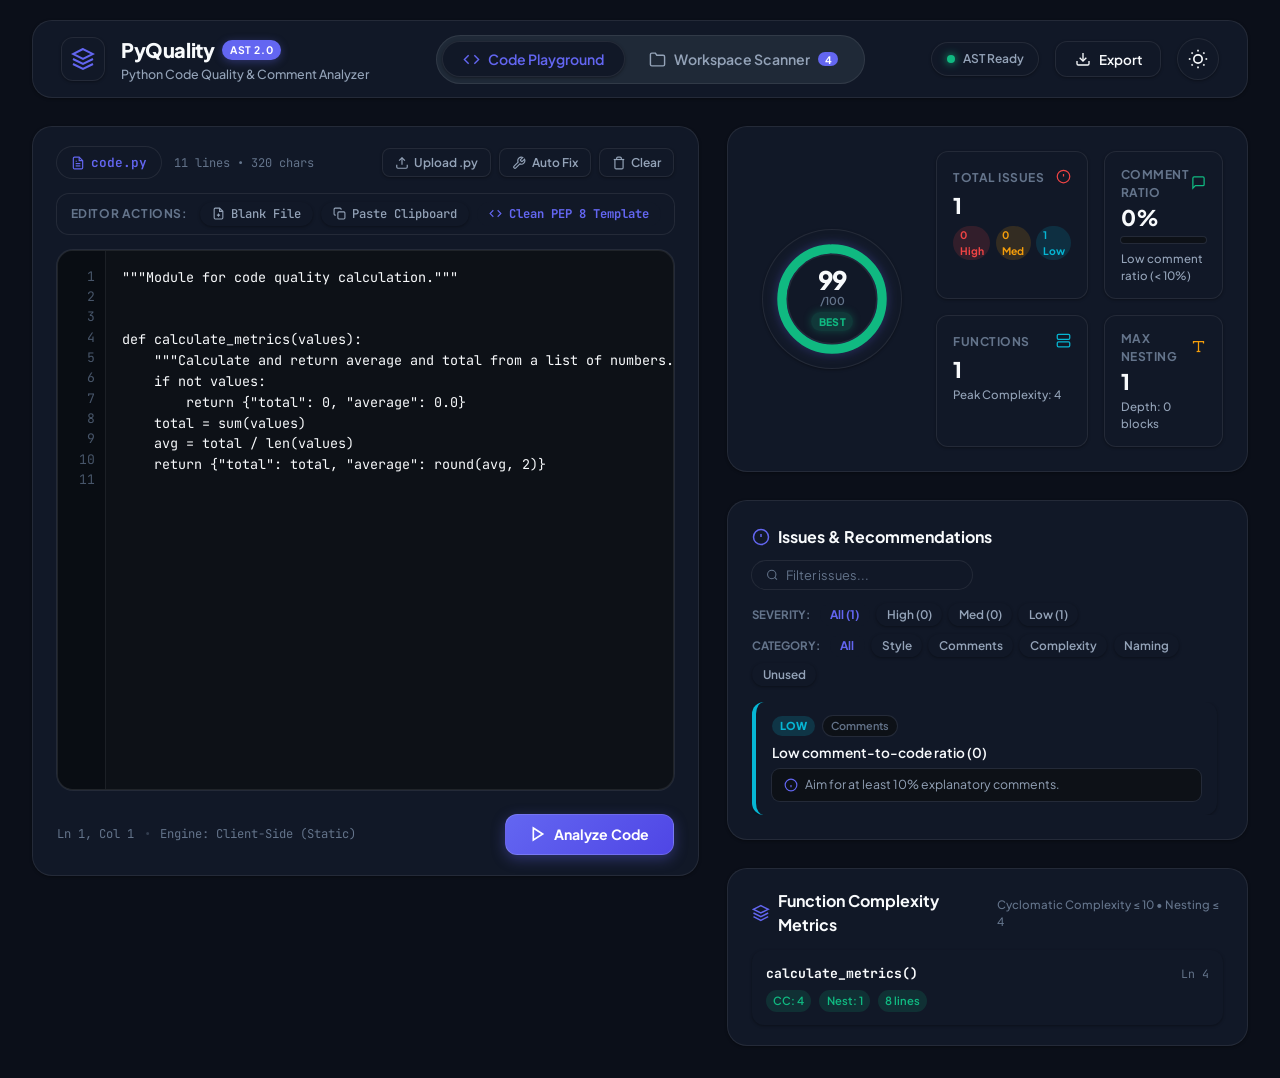
==== commit 9420d0f2: "Redesign UI to modern clean developer aesthetics, remove all neumorphic styling and references" ====
--- a/index.html
+++ b/index.html
@@ -3,8 +3,8 @@
 <head>
   <meta charset="UTF-8">
   <meta name="viewport" content="width=device-width, initial-scale=1.0">
-  <title>PyQuality - Neumorphic Python Code Quality & Comment Analyzer</title>
-  <meta name="description" content="A modern Neumorphic static analyzer for Python. Evaluates PEP 8 style, docstrings, cyclomatic complexity, nesting depth, and naming conventions.">
+  <title>PyQuality - Modern Python Code Quality & Comment Analyzer</title>
+  <meta name="description" content="A modern static analyzer for Python. Evaluates PEP 8 style, docstrings, cyclomatic complexity, nesting depth, and naming conventions.">
   <link rel="preconnect" href="https://fonts.googleapis.com">
   <link rel="preconnect" href="https://fonts.gstatic.com" crossorigin>
   <link href="https://fonts.googleapis.com/css2?family=Plus+Jakarta+Sans:wght@400;500;600;700;800&family=JetBrains+Mono:wght@400;500;600&display=swap" rel="stylesheet">
@@ -22,7 +22,7 @@
         </div>
         <div class="brand-text">
           <h1 class="brand-title">PyQuality <span class="brand-tag">AST 2.0</span></h1>
-          <p class="brand-subtitle">Neumorphic Code Quality & Comment Analyzer</p>
+          <p class="brand-subtitle">Python Code Quality & Comment Analyzer</p>
         </div>
       </div>
 
@@ -63,7 +63,7 @@
         </button>
 
         <!-- Theme Toggle Switch -->
-        <button type="button" class="theme-toggle-btn" id="btnThemeToggle" title="Toggle Dark/Light Soft UI">
+        <button type="button" class="theme-toggle-btn" id="btnThemeToggle" title="Toggle Dark/Light Mode">
           <div class="theme-icon-container">
             <svg class="icon-sun" viewBox="0 0 24 24" fill="none" stroke="currentColor" stroke-width="2">
               <circle cx="12" cy="12" r="5"></circle>
@@ -197,7 +197,7 @@
             <div class="neu-card score-hero-card">
               <div class="score-hero-content">
 
-                <!-- Neumorphic Circular Radial Score Gauge -->
+                <!-- Circular Radial Score Gauge -->
                 <div class="gauge-wrapper">
                   <div class="radial-gauge-neu">
                     <svg class="gauge-svg" viewBox="0 0 140 140">
--- a/web/style.css
+++ b/web/style.css
@@ -1,6 +1,6 @@
 /* ==========================================================================
-   PyQuality - Neumorphic Design System & Aesthetics
-   Soft UI Surfaces, Dual-light Shadows, Tactile Controls, and Modern Typography
+   PyQuality - Modern Design System & Aesthetics
+   Clean Developer Surfaces, Sleek Borders, Crisp Elevation, and Modern Typography
    ========================================================================== */
 
 /* --- Custom CSS Variables & Themes --- */
@@ -23,73 +23,75 @@
   --font-mono: 'JetBrains Mono', 'Fira Code', Menlo, Monaco, Consolas, monospace;
 
   --radius-sm: 8px;
-  --radius-md: 14px;
-  --radius-lg: 20px;
-  --radius-xl: 28px;
+  --radius-md: 12px;
+  --radius-lg: 16px;
+  --radius-xl: 20px;
   --radius-pill: 9999px;
 
   --transition-fast: 0.15s cubic-bezier(0.4, 0, 0.2, 1);
   --transition-smooth: 0.25s cubic-bezier(0.4, 0, 0.2, 1);
 }
 
-/* --- Dark Mode (Obsidian Soft UI) --- */
+/* --- Dark Mode (Midnight Modern Dark) --- */
 html[data-theme="dark"] {
-  --bg-page: #151821;
-  --surface-base: #1b1f2b;
-  --surface-raised: #1f2432;
-  --surface-inset: #12141c;
+  --bg-page: #0b0f19;
+  --surface-base: #111827;
+  --surface-raised: #1f2937;
+  --surface-inset: #0d1117;
   
-  /* Neumorphic Shadow Calculations for Dark */
-  --shadow-light: rgba(255, 255, 255, 0.04);
-  --shadow-dark: rgba(5, 7, 11, 0.7);
-
-  --neu-convex: -6px -6px 14px var(--shadow-light), 7px 7px 18px var(--shadow-dark);
-  --neu-convex-sm: -3px -3px 8px var(--shadow-light), 4px 4px 10px var(--shadow-dark);
-  --neu-convex-hover: -8px -8px 18px rgba(255, 255, 255, 0.06), 9px 9px 22px rgba(5, 7, 11, 0.85);
+  /* Modern Clean Elevation & Shadows */
+  --shadow-light: transparent;
+  --shadow-dark: rgba(0, 0, 0, 0.4);
+
+  --neu-convex: 0 4px 20px -2px rgba(0, 0, 0, 0.45);
+  --neu-convex-sm: 0 1px 3px 0 rgba(0, 0, 0, 0.35);
+  --neu-convex-hover: 0 8px 24px -4px rgba(0, 0, 0, 0.6);
   
-  --neu-inset: inset 4px 4px 10px var(--shadow-dark), inset -4px -4px 8px var(--shadow-light);
-  --neu-inset-sm: inset 2px 2px 5px var(--shadow-dark), inset -2px -2px 5px var(--shadow-light);
-  --neu-pressed: inset 3px 3px 7px var(--shadow-dark), inset -2px -2px 5px var(--shadow-light);
-
-  --border-subtle: rgba(255, 255, 255, 0.05);
-
-  --text-main: #f1f5f9;
+  --neu-inset: 0 0 0 1px var(--border-subtle);
+  --neu-inset-sm: 0 0 0 1px var(--border-subtle);
+  --neu-pressed: translateY(1px);
+
+  --border-subtle: rgba(255, 255, 255, 0.08);
+  --border-hover: rgba(255, 255, 255, 0.18);
+
+  --text-main: #f8fafc;
   --text-muted: #94a3b8;
   --text-dim: #64748b;
 
-  --editor-bg: #12151e;
-  --editor-gutter-bg: #0f121a;
+  --editor-bg: #0d1117;
+  --editor-gutter-bg: #090d13;
   --editor-line-num: #475569;
 }
 
-/* --- Light Mode (Alabaster Soft UI) --- */
+/* --- Light Mode (Clean Slate Light) --- */
 html[data-theme="light"] {
-  --bg-page: #e6ecf5;
-  --surface-base: #e6ecf5;
-  --surface-raised: #e9eff8;
-  --surface-inset: #d9e1ee;
-
-  /* Neumorphic Shadow Calculations for Light */
-  --shadow-light: rgba(255, 255, 255, 0.95);
-  --shadow-dark: rgba(163, 177, 198, 0.65);
-
-  --neu-convex: -7px -7px 16px var(--shadow-light), 8px 8px 18px var(--shadow-dark);
-  --neu-convex-sm: -4px -4px 9px var(--shadow-light), 4px 4px 10px var(--shadow-dark);
-  --neu-convex-hover: -9px -9px 20px var(--shadow-light), 10px 10px 22px var(--shadow-dark);
-
-  --neu-inset: inset 4px 4px 9px var(--shadow-dark), inset -4px -4px 9px var(--shadow-light);
-  --neu-inset-sm: inset 2px 2px 5px var(--shadow-dark), inset -2px -2px 5px var(--shadow-light);
-  --neu-pressed: inset 4px 4px 8px var(--shadow-dark), inset -3px -3px 6px var(--shadow-light);
-
-  --border-subtle: rgba(255, 255, 255, 0.4);
-
-  --text-main: #1e293b;
+  --bg-page: #f8fafc;
+  --surface-base: #ffffff;
+  --surface-raised: #f1f5f9;
+  --surface-inset: #f8fafc;
+
+  /* Modern Clean Elevation & Shadows */
+  --shadow-light: transparent;
+  --shadow-dark: rgba(15, 23, 42, 0.08);
+
+  --neu-convex: 0 4px 16px -2px rgba(15, 23, 42, 0.08);
+  --neu-convex-sm: 0 1px 3px 0 rgba(15, 23, 42, 0.05);
+  --neu-convex-hover: 0 8px 24px -4px rgba(15, 23, 42, 0.12);
+
+  --neu-inset: 0 0 0 1px var(--border-subtle);
+  --neu-inset-sm: 0 0 0 1px var(--border-subtle);
+  --neu-pressed: translateY(1px);
+
+  --border-subtle: #e2e8f0;
+  --border-hover: #cbd5e1;
+
+  --text-main: #0f172a;
   --text-muted: #475569;
-  --text-dim: #64748b;
-
-  --editor-bg: #dfe6f2;
-  --editor-gutter-bg: #d4deec;
-  --editor-line-num: #64748b;
+  --text-dim: #94a3b8;
+
+  --editor-bg: #ffffff;
+  --editor-gutter-bg: #f8fafc;
+  --editor-line-num: #94a3b8;
 }
 
 /* --- Base Reset & Typography --- */
@@ -144,8 +146,9 @@
   justify-content: space-between;
   padding: 0.85rem 1.75rem;
   background-color: var(--surface-base);
+  border: 1px solid var(--border-subtle);
   border-radius: var(--radius-xl);
-  box-shadow: var(--neu-convex);
+  box-shadow: var(--neu-convex-sm);
   margin-bottom: 1.75rem;
   position: relative;
   z-index: 10;
@@ -162,6 +165,7 @@
   height: 44px;
   border-radius: var(--radius-md);
   background: var(--surface-base);
+  border: 1px solid var(--border-subtle);
   box-shadow: var(--neu-convex-sm);
   display: flex;
   align-items: center;
@@ -201,11 +205,11 @@
   font-weight: 500;
 }
 
-/* Nav Segmented Pill Controls */
+/* Nav Segmented Controls */
 .nav-segmented {
   display: flex;
-  background: var(--surface-base);
-  box-shadow: var(--neu-inset-sm);
+  background: var(--surface-raised);
+  border: 1px solid var(--border-subtle);
   padding: 0.35rem;
   border-radius: var(--radius-pill);
   gap: 0.25rem;
@@ -230,6 +234,7 @@
 .segment-btn.active {
   background: var(--surface-base);
   color: var(--accent-primary);
+  border: 1px solid var(--border-subtle);
   box-shadow: var(--neu-convex-sm);
 }
 
@@ -260,7 +265,8 @@
   gap: 0.5rem;
   padding: 0.45rem 0.9rem;
   background: var(--surface-base);
-  box-shadow: var(--neu-inset-sm);
+  border: 1px solid var(--border-subtle);
+  box-shadow: var(--neu-convex-sm);
   border-radius: var(--radius-pill);
   font-size: 0.75rem;
   font-weight: 600;
@@ -281,13 +287,14 @@
   50% { opacity: 0.55; transform: scale(0.9); }
 }
 
-/* Neumorphic Buttons */
+/* Modern Action Buttons */
 .btn-neu {
   display: inline-flex;
   align-items: center;
   gap: 0.5rem;
   padding: 0.55rem 1.15rem;
   background: var(--surface-base);
+  border: 1px solid var(--border-subtle);
   box-shadow: var(--neu-convex-sm);
   border-radius: var(--radius-md);
   font-size: 0.84rem;
@@ -297,12 +304,13 @@
 }
 
 .btn-neu:hover {
-  box-shadow: var(--neu-convex-hover);
+  box-shadow: var(--neu-convex);
+  border-color: var(--border-hover);
   color: var(--accent-primary);
+  transform: translateY(-1px);
 }
 
 .btn-neu:active {
-  box-shadow: var(--neu-pressed);
   transform: translateY(1px);
 }
 
@@ -312,6 +320,7 @@
   gap: 0.35rem;
   padding: 0.35rem 0.75rem;
   background: var(--surface-base);
+  border: 1px solid var(--border-subtle);
   box-shadow: var(--neu-convex-sm);
   border-radius: var(--radius-sm);
   font-size: 0.75rem;
@@ -322,11 +331,13 @@
 
 .btn-neu-small:hover {
   color: var(--text-main);
+  border-color: var(--border-hover);
   box-shadow: var(--neu-convex);
+  transform: translateY(-1px);
 }
 
 .btn-neu-small:active {
-  box-shadow: var(--neu-pressed);
+  transform: translateY(1px);
 }
 
 .btn-neu-small svg {
@@ -340,7 +351,8 @@
   gap: 0.55rem;
   padding: 0.65rem 1.5rem;
   background: linear-gradient(135deg, var(--accent-primary), var(--accent-primary-hover));
-  box-shadow: 0 4px 14px var(--accent-primary-glow), var(--neu-convex-sm);
+  box-shadow: 0 4px 14px var(--accent-primary-glow);
+  border: 1px solid rgba(255, 255, 255, 0.15);
   border-radius: var(--radius-md);
   font-size: 0.88rem;
   font-weight: 700;
@@ -356,7 +368,6 @@
 
 .btn-neu-primary:active {
   transform: translateY(1px);
-  filter: brightness(0.95);
 }
 
 .btn-icon {
@@ -370,6 +381,7 @@
   height: 42px;
   border-radius: var(--radius-pill);
   background: var(--surface-base);
+  border: 1px solid var(--border-subtle);
   box-shadow: var(--neu-convex-sm);
   display: flex;
   align-items: center;
@@ -379,12 +391,14 @@
 }
 
 .theme-toggle-btn:hover {
-  box-shadow: var(--neu-convex-hover);
+  box-shadow: var(--neu-convex);
+  border-color: var(--border-hover);
   color: var(--accent-primary);
+  transform: translateY(-1px);
 }
 
 .theme-toggle-btn:active {
-  box-shadow: var(--neu-pressed);
+  transform: translateY(1px);
 }
 
 .theme-icon-container {
@@ -421,12 +435,12 @@
 }
 
 /* ==========================================================================
-   Neumorphic Cards & Surface Primitives
+   Modern Cards & Surface Primitives
    ========================================================================== */
 .neu-card {
   background: var(--surface-base);
   border-radius: var(--radius-xl);
-  box-shadow: var(--neu-convex);
+  box-shadow: var(--neu-convex-sm);
   padding: 1.5rem;
   border: 1px solid var(--border-subtle);
   position: relative;
@@ -702,7 +716,7 @@
   }
 }
 
-/* Radial Gauge Neumorphic Dial */
+/* Radial Gauge Metric Dial */
 .gauge-wrapper {
   display: flex;
   align-items: center;
@@ -714,7 +728,8 @@
   height: 140px;
   border-radius: 50%;
   background: var(--surface-base);
-  box-shadow: var(--neu-convex);
+  border: 1px solid var(--border-subtle);
+  box-shadow: var(--neu-convex-sm);
   position: relative;
   display: flex;
   align-items: center;
@@ -752,7 +767,7 @@
   height: 90px;
   border-radius: 50%;
   background: var(--surface-base);
-  box-shadow: var(--neu-inset-sm);
+  border: 1px solid var(--border-subtle);
 }
 
 .gauge-score-value {
@@ -810,6 +825,7 @@
 
 .stat-tile-neu {
   background: var(--surface-base);
+  border: 1px solid var(--border-subtle);
   box-shadow: var(--neu-convex-sm);
   border-radius: var(--radius-md);
   padding: 0.85rem 1rem;
